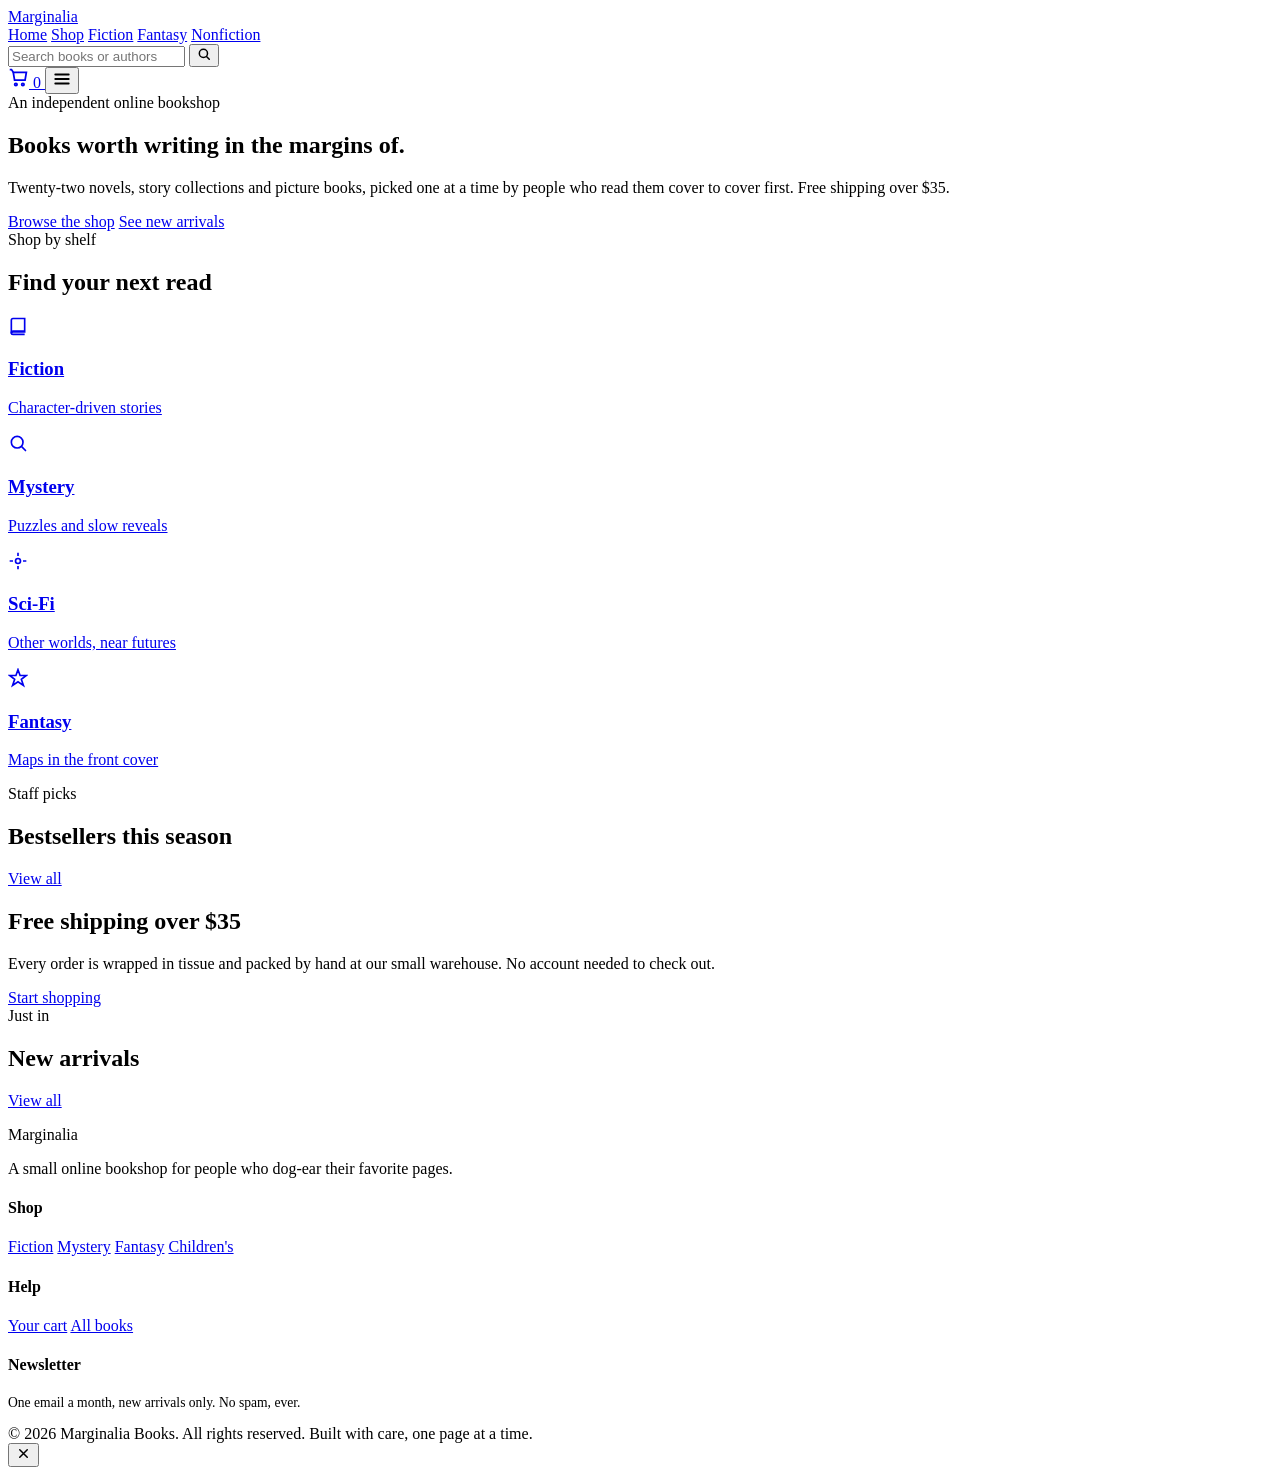
==== index.html @ 25c843fa "Create index.html" ====
<!DOCTYPE html>
<html lang="en">
<head>
<meta charset="UTF-8">
<meta name="viewport" content="width=device-width, initial-scale=1.0">
<title>Marginalia — Books worth writing in the margins of</title>
<meta name="description" content="An independent online bookshop. Browse fiction, mystery, sci-fi, fantasy, romance, nonfiction and children's books.">
<link rel="preconnect" href="https://fonts.googleapis.com">
<link href="https://fonts.googleapis.com/css2?family=Fraunces:wght@500;600;700&family=Inter:wght@400;500;600;700&display=swap" rel="stylesheet">
<link rel="stylesheet" href="css/style.css">
</head>
<body data-page="home">

<header class="site-header">
  <div class="wrap">
    <a href="index.html" class="logo">Margin<span>alia</span></a>

    <nav class="main-nav">
      <a href="index.html" class="is-active">Home</a>
      <a href="shop.html">Shop</a>
      <a href="shop.html?genre=Fiction">Fiction</a>
      <a href="shop.html?genre=Fantasy">Fantasy</a>
      <a href="shop.html?genre=Nonfiction">Nonfiction</a>
      <form class="search-form" data-search-form>
        <input type="search" placeholder="Search books or authors" aria-label="Search books">
        <button type="submit" aria-label="Search">
          <svg width="14" height="14" viewBox="0 0 24 24" fill="none" stroke="currentColor" stroke-width="2.6"><circle cx="11" cy="11" r="7"/><path d="M21 21l-4.3-4.3" stroke-linecap="round"/></svg>
        </button>
      </form>
    </nav>

    <div class="header-actions">
      <a href="cart.html" class="cart-link">
        <svg width="21" height="21" viewBox="0 0 24 24" fill="none" stroke="currentColor" stroke-width="2"><path d="M6 6h15l-1.5 9h-12z"/><path d="M6 6L4 3H2"/><circle cx="9" cy="20" r="1.4"/><circle cx="17" cy="20" r="1.4"/></svg>
        <span class="cart-badge is-hidden" data-cart-badge>0</span>
      </a>
      <button class="nav-toggle" data-nav-toggle aria-label="Toggle menu">
        <svg width="18" height="18" viewBox="0 0 24 24" fill="none" stroke="currentColor" stroke-width="2.4"><path d="M3 6h18M3 12h18M3 18h18" stroke-linecap="round"/></svg>
      </button>
    </div>
  </div>
</header>

<main>

  <section class="hero">
    <div class="wrap">
      <div class="hero-copy">
        <span class="eyebrow">An independent online bookshop</span>
        <h1>Books worth writing in the margins of.</h1>
        <p>Twenty-two novels, story collections and picture books, picked one at a time by people who read them cover to cover first. Free shipping over $35.</p>
        <div class="hero-cta">
          <a href="shop.html" class="btn btn-primary">Browse the shop</a>
          <a href="#new-arrivals" class="btn btn-outline">See new arrivals</a>
        </div>
      </div>
    </div>

    <div class="shelf-wrap">
      <div class="shelf-row" data-shelf aria-label="Browse books on the shelf"></div>
      <div class="shelf-ledge"></div>
    </div>
  </section>

  <section class="section">
    <div class="wrap">
      <div class="section-head">
        <div>
          <span class="eyebrow">Shop by shelf</span>
          <h2>Find your next read</h2>
        </div>
      </div>
      <div class="category-grid">
        <a class="category-card" href="shop.html?genre=Fiction">
          <span class="cat-icon"><svg width="20" height="20" viewBox="0 0 24 24" fill="none" stroke="currentColor" stroke-width="2"><path d="M4 19V5a2 2 0 012-2h14v16H6a2 2 0 00-2 2z"/><path d="M20 22H6a2 2 0 010-4h14"/></svg></span>
          <h3>Fiction</h3>
          <p class="muted">Character-driven stories</p>
        </a>
        <a class="category-card" href="shop.html?genre=Mystery">
          <span class="cat-icon"><svg width="20" height="20" viewBox="0 0 24 24" fill="none" stroke="currentColor" stroke-width="2"><circle cx="11" cy="11" r="7"/><path d="M21 21l-4.3-4.3" stroke-linecap="round"/></svg></span>
          <h3>Mystery</h3>
          <p class="muted">Puzzles and slow reveals</p>
        </a>
        <a class="category-card" href="shop.html?genre=Sci-Fi">
          <span class="cat-icon"><svg width="20" height="20" viewBox="0 0 24 24" fill="none" stroke="currentColor" stroke-width="2"><circle cx="12" cy="12" r="3"/><path d="M12 2v4M12 18v4M2 12h4M18 12h4"/></svg></span>
          <h3>Sci-Fi</h3>
          <p class="muted">Other worlds, near futures</p>
        </a>
        <a class="category-card" href="shop.html?genre=Fantasy">
          <span class="cat-icon"><svg width="20" height="20" viewBox="0 0 24 24" fill="none" stroke="currentColor" stroke-width="2"><path d="M12 2l2.5 7H22l-6 4.5L18.5 21 12 16.5 5.5 21 8 13.5 2 9h7.5z"/></svg></span>
          <h3>Fantasy</h3>
          <p class="muted">Maps in the front cover</p>
        </a>
      </div>
    </div>
  </section>

  <section class="section" style="padding-top:0">
    <div class="wrap">
      <div class="section-head">
        <div>
          <span class="eyebrow">Staff picks</span>
          <h2>Bestsellers this season</h2>
        </div>
        <a href="shop.html" class="btn btn-outline">View all</a>
      </div>
      <div class="book-grid" data-featured></div>
    </div>
  </section>

  <section class="section" style="padding-top:0">
    <div class="wrap">
      <div class="promo-band">
        <div>
          <h2>Free shipping over $35</h2>
          <p>Every order is wrapped in tissue and packed by hand at our small warehouse. No account needed to check out.</p>
        </div>
        <a href="shop.html" class="btn btn-gold">Start shopping</a>
      </div>
    </div>
  </section>

  <section class="section" id="new-arrivals" style="padding-top:0">
    <div class="wrap">
      <div class="section-head">
        <div>
          <span class="eyebrow">Just in</span>
          <h2>New arrivals</h2>
        </div>
        <a href="shop.html" class="btn btn-outline">View all</a>
      </div>
      <div class="book-grid" data-new></div>
    </div>
  </section>

</main>

<footer class="site-footer">
  <div class="wrap">
    <div class="footer-grid">
      <div>
        <p class="footer-logo">Marginalia</p>
        <p>A small online bookshop for people who dog-ear their favorite pages.</p>
      </div>
      <div>
        <h4>Shop</h4>
        <a href="shop.html?genre=Fiction">Fiction</a>
        <a href="shop.html?genre=Mystery">Mystery</a>
        <a href="shop.html?genre=Fantasy">Fantasy</a>
        <a href="shop.html?genre=Children">Children's</a>
      </div>
      <div>
        <h4>Help</h4>
        <a href="cart.html">Your cart</a>
        <a href="shop.html">All books</a>
      </div>
      <div>
        <h4>Newsletter</h4>
        <p style="font-size:0.85rem">One email a month, new arrivals only. No spam, ever.</p>
      </div>
    </div>
    <div class="footer-bottom">
      <span>© 2026 Marginalia Books. All rights reserved.</span>
      <span>Built with care, one page at a time.</span>
    </div>
  </div>
</footer>

<div class="modal-backdrop" data-modal-backdrop>
  <div class="modal-card">
    <button class="modal-close" onclick="closeModal()" aria-label="Close">
      <svg width="15" height="15" viewBox="0 0 24 24" fill="none" stroke="currentColor" stroke-width="2.4"><path d="M6 6l12 12M18 6L6 18" stroke-linecap="round"/></svg>
    </button>
    <div data-modal-content></div>
  </div>
</div>

<script src="js/data.js"></script>
<script src="js/cart.js"></script>
<script src="js/main.js"></script>
</body>
</html>
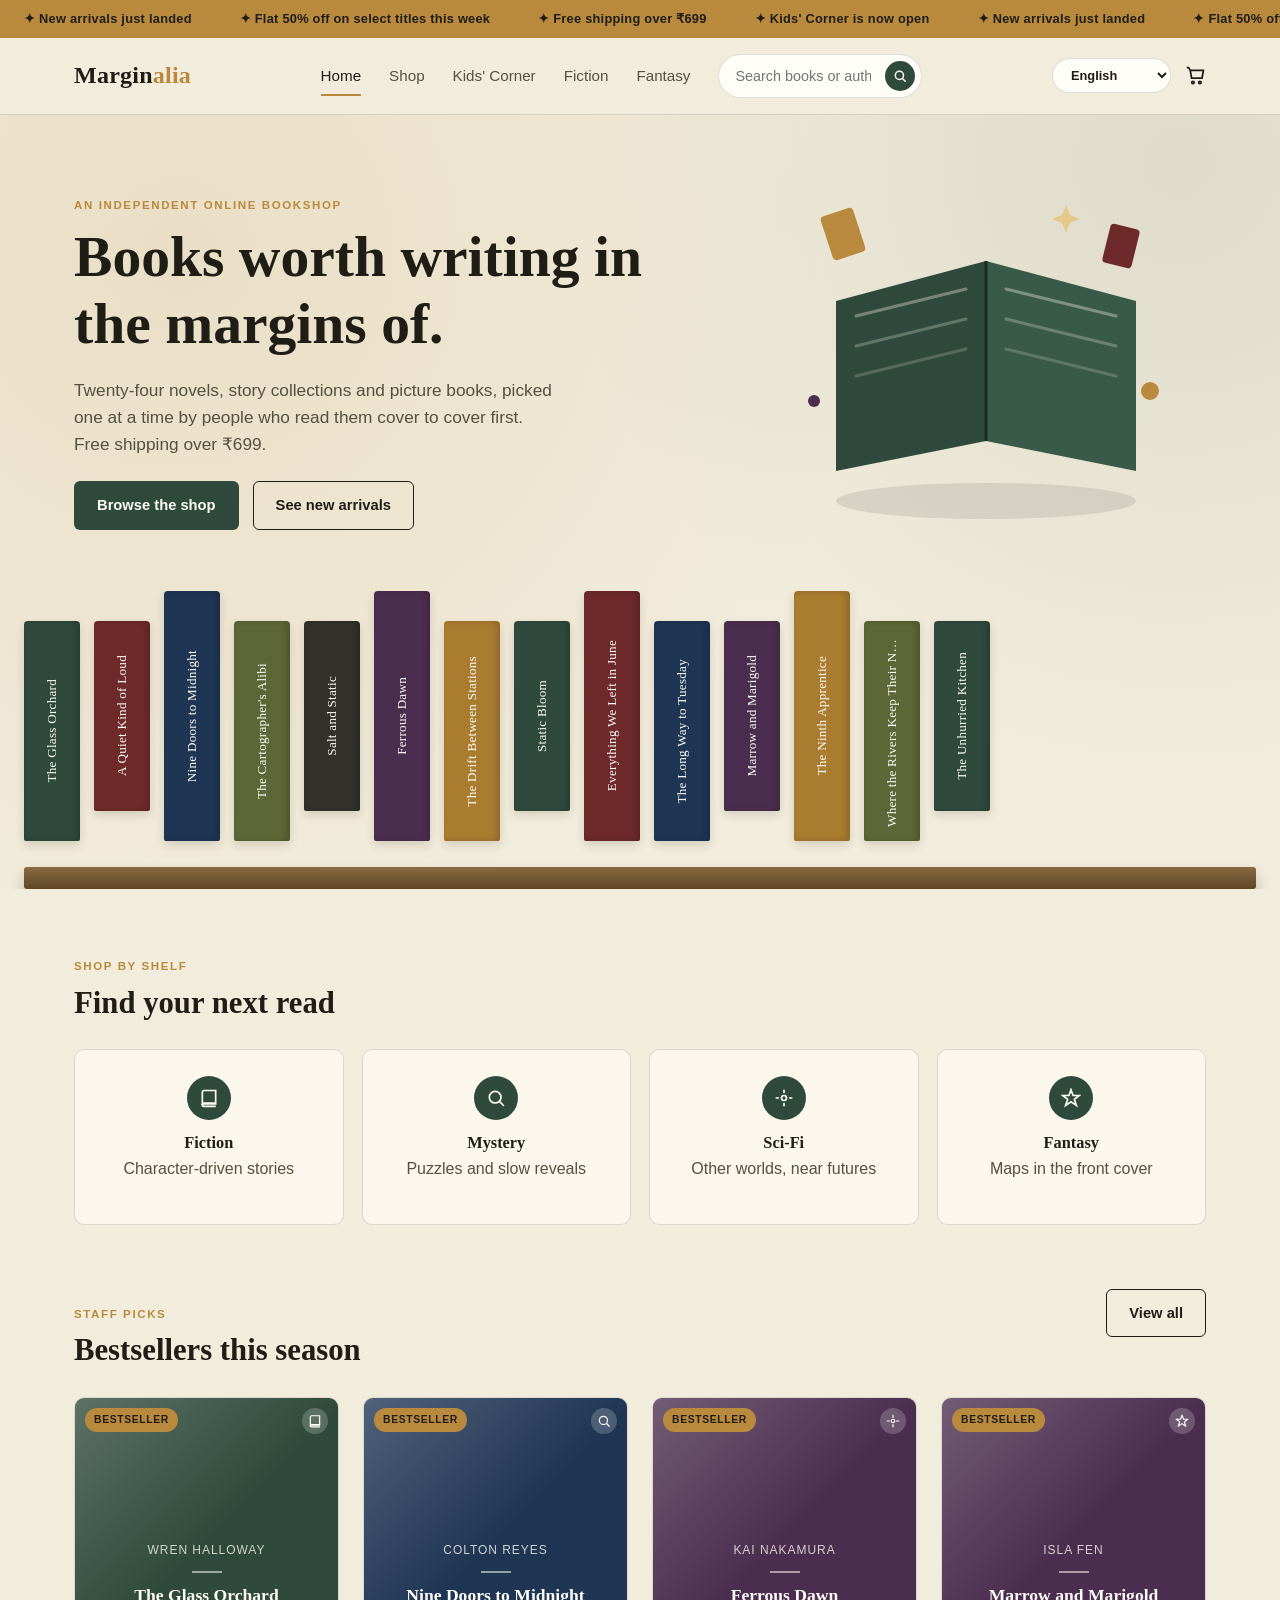
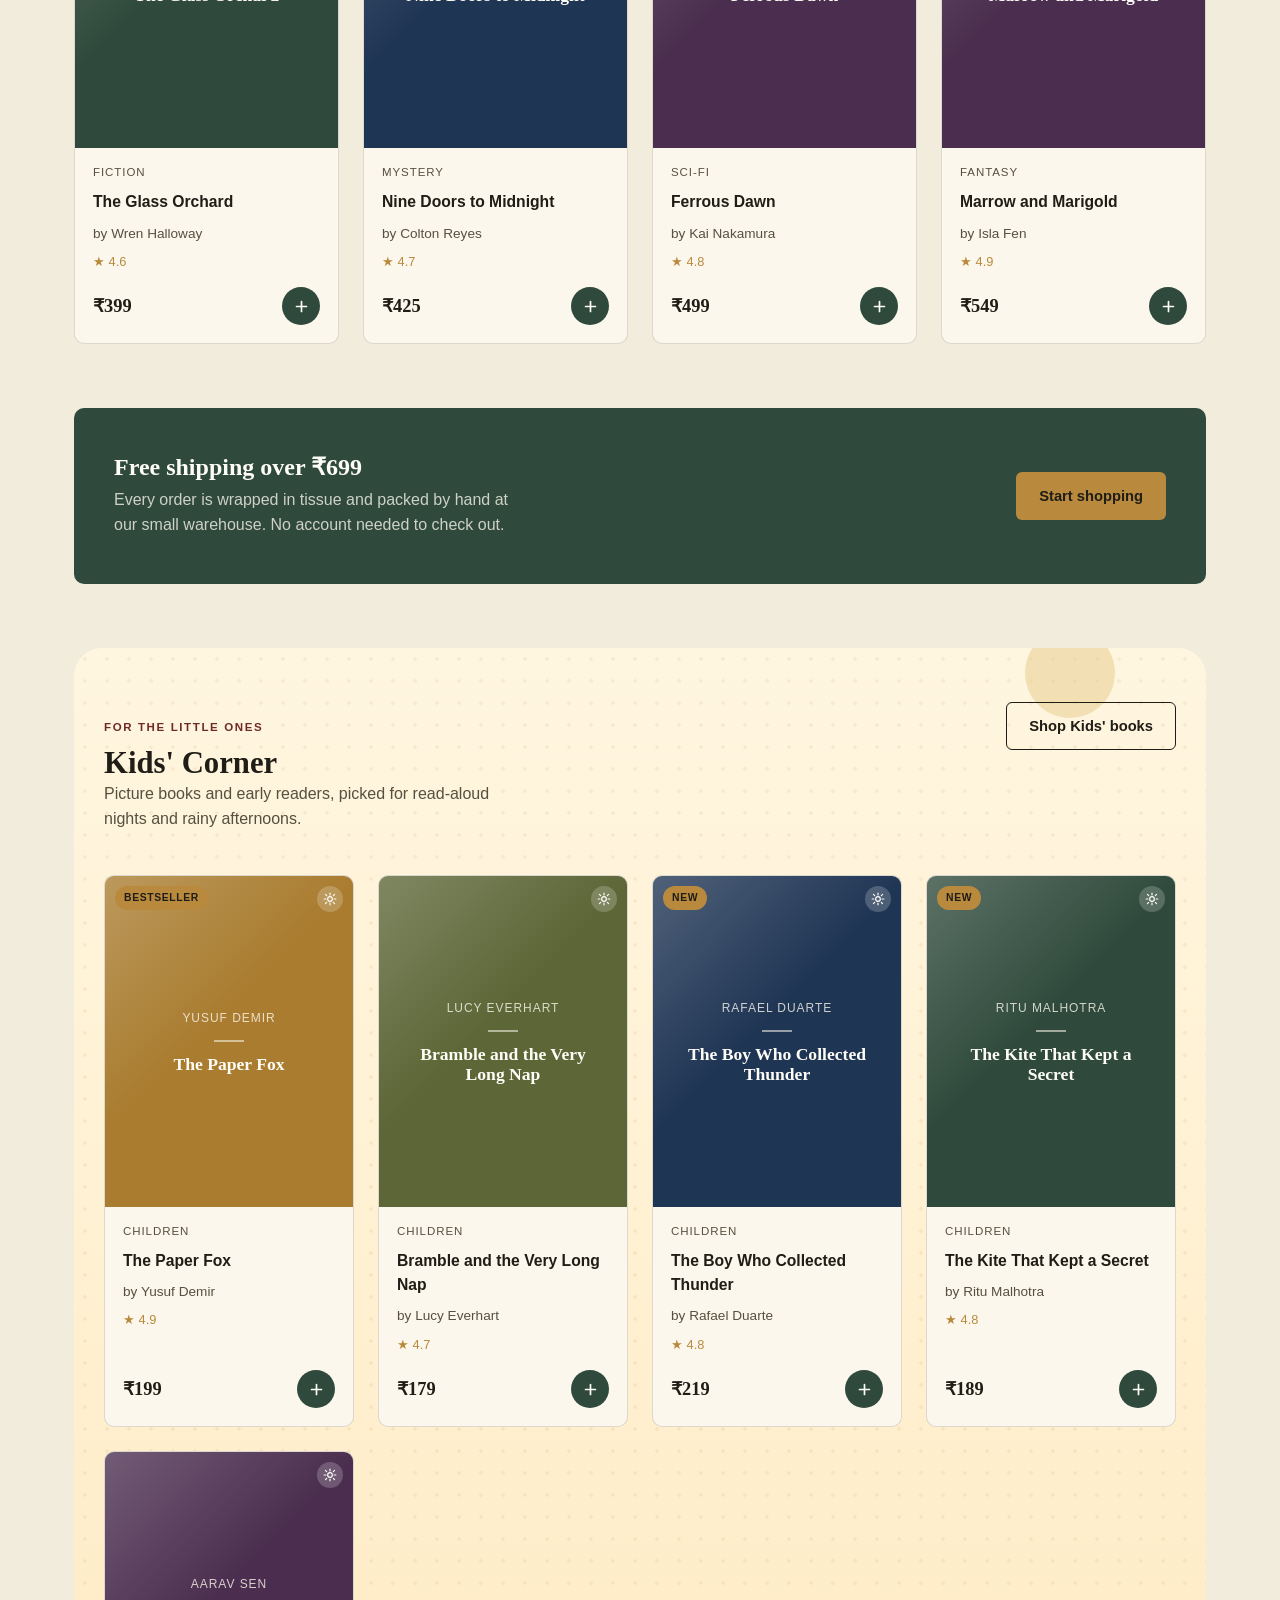
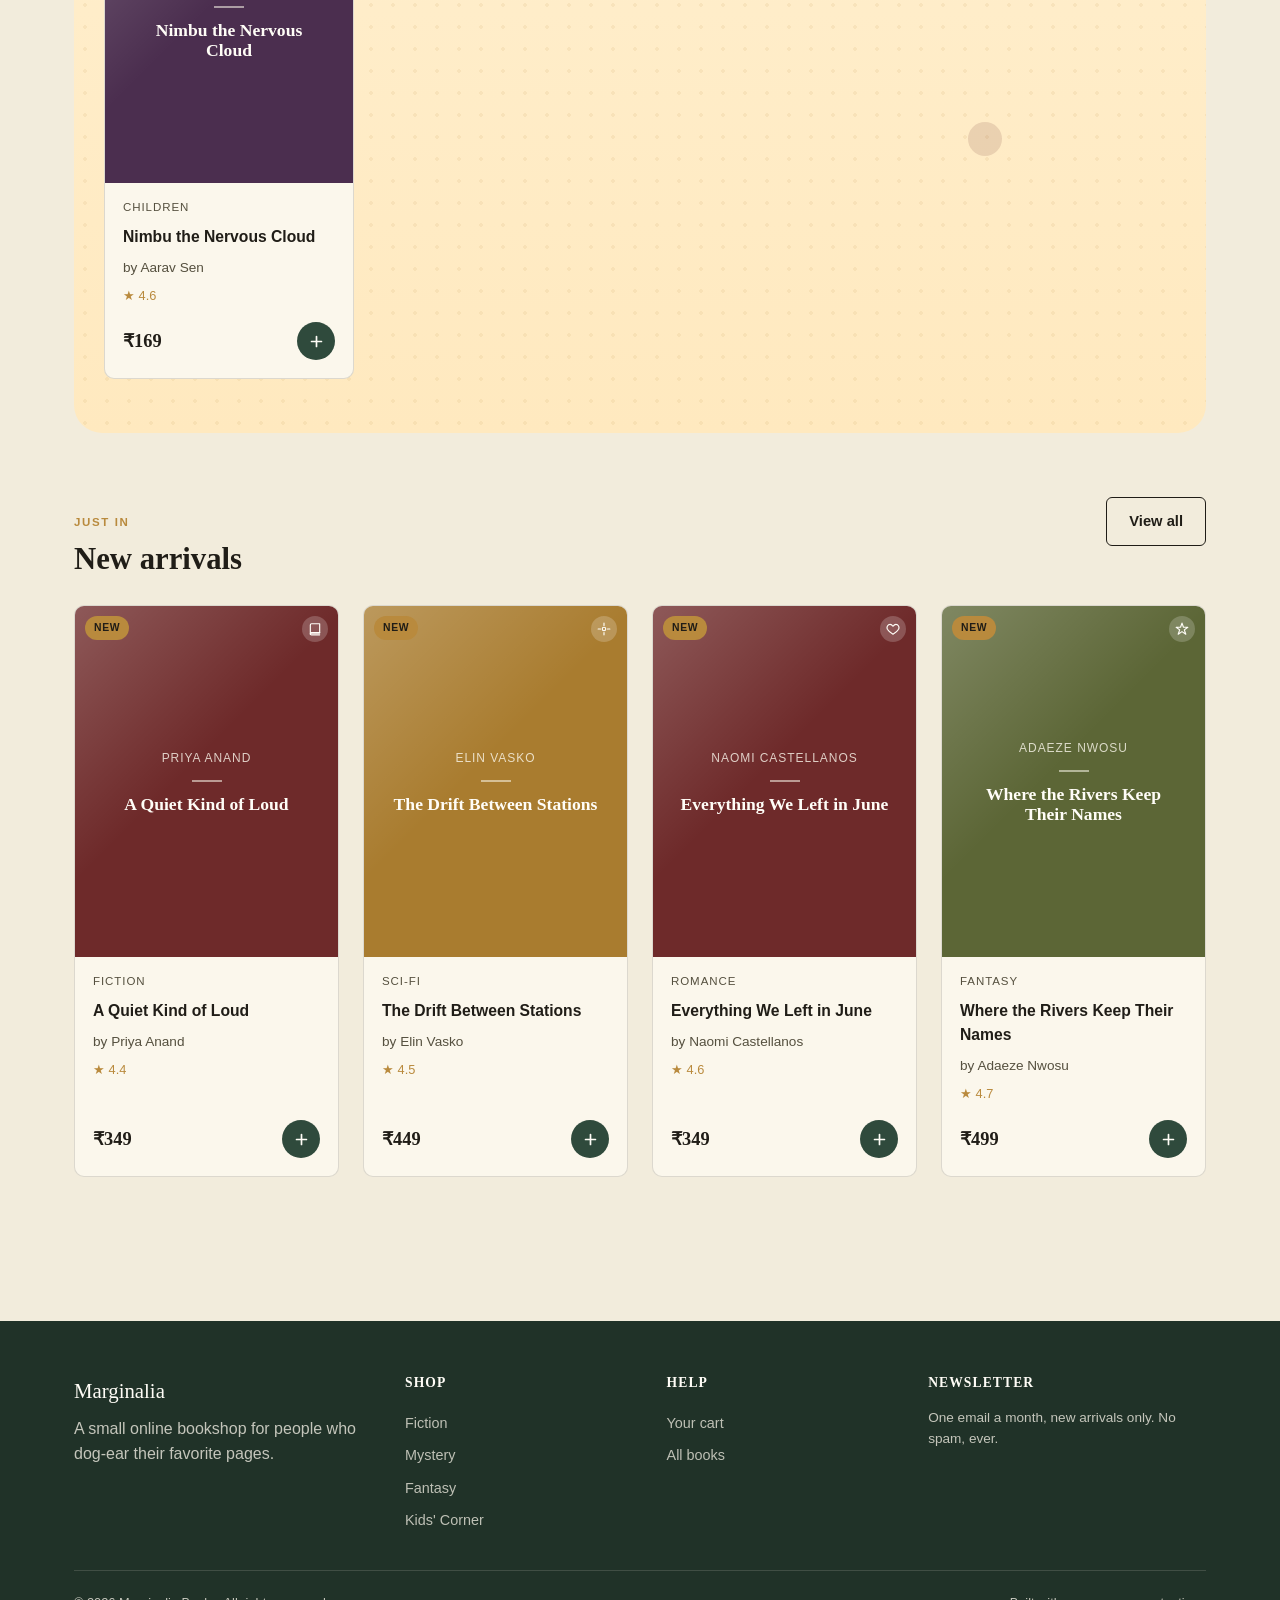
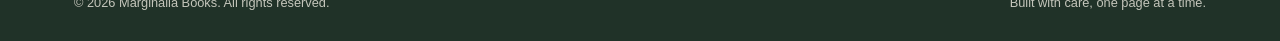
==== commit 2d6dadd9: "Add files via upload" ====
--- a/index.html
+++ b/index.html
@@ -4,25 +4,42 @@
 <meta charset="UTF-8">
 <meta name="viewport" content="width=device-width, initial-scale=1.0">
 <title>Marginalia — Books worth writing in the margins of</title>
-<meta name="description" content="An independent online bookshop. Browse fiction, mystery, sci-fi, fantasy, romance, nonfiction and children's books.">
+<meta name="description" content="An independent online bookshop. Browse fiction, mystery, sci-fi, fantasy, romance, nonfiction and children's books. Prices in ₹.">
 <link rel="preconnect" href="https://fonts.googleapis.com">
 <link href="https://fonts.googleapis.com/css2?family=Fraunces:wght@500;600;700&family=Inter:wght@400;500;600;700&display=swap" rel="stylesheet">
 <link rel="stylesheet" href="css/style.css">
 </head>
 <body data-page="home">
 
+<div class="marquee-bar" aria-hidden="true">
+  <div class="marquee-track">
+    <div class="marquee-group">
+      <span data-i18n="marquee_1">✦ New arrivals just landed</span>
+      <span data-i18n="marquee_2">✦ Flat 50% off on select titles this week</span>
+      <span data-i18n="marquee_3">✦ Free shipping over ₹699</span>
+      <span data-i18n="marquee_4">✦ Kids' Corner is now open</span>
+    </div>
+    <div class="marquee-group">
+      <span data-i18n="marquee_1">✦ New arrivals just landed</span>
+      <span data-i18n="marquee_2">✦ Flat 50% off on select titles this week</span>
+      <span data-i18n="marquee_3">✦ Free shipping over ₹699</span>
+      <span data-i18n="marquee_4">✦ Kids' Corner is now open</span>
+    </div>
+  </div>
+</div>
+
 <header class="site-header">
   <div class="wrap">
     <a href="index.html" class="logo">Margin<span>alia</span></a>
 
     <nav class="main-nav">
-      <a href="index.html" class="is-active">Home</a>
-      <a href="shop.html">Shop</a>
-      <a href="shop.html?genre=Fiction">Fiction</a>
-      <a href="shop.html?genre=Fantasy">Fantasy</a>
-      <a href="shop.html?genre=Nonfiction">Nonfiction</a>
+      <a href="index.html" class="is-active" data-i18n="nav_home">Home</a>
+      <a href="shop.html" data-i18n="nav_shop">Shop</a>
+      <a href="shop.html?genre=Children" data-i18n="nav_kids">Kids' Corner</a>
+      <a href="shop.html?genre=Fiction" data-i18n="nav_fiction">Fiction</a>
+      <a href="shop.html?genre=Fantasy" data-i18n="nav_fantasy">Fantasy</a>
       <form class="search-form" data-search-form>
-        <input type="search" placeholder="Search books or authors" aria-label="Search books">
+        <input type="search" data-i18n-placeholder="search_placeholder" placeholder="Search books or authors" aria-label="Search books">
         <button type="submit" aria-label="Search">
           <svg width="14" height="14" viewBox="0 0 24 24" fill="none" stroke="currentColor" stroke-width="2.6"><circle cx="11" cy="11" r="7"/><path d="M21 21l-4.3-4.3" stroke-linecap="round"/></svg>
         </button>
@@ -30,6 +47,13 @@
     </nav>
 
     <div class="header-actions">
+      <div class="lang-select">
+        <select data-lang-select aria-label="Language">
+          <option value="en">English</option>
+          <option value="hi">हिंदी</option>
+          <option value="ml">മലയാളം</option>
+        </select>
+      </div>
       <a href="cart.html" class="cart-link">
         <svg width="21" height="21" viewBox="0 0 24 24" fill="none" stroke="currentColor" stroke-width="2"><path d="M6 6h15l-1.5 9h-12z"/><path d="M6 6L4 3H2"/><circle cx="9" cy="20" r="1.4"/><circle cx="17" cy="20" r="1.4"/></svg>
         <span class="cart-badge is-hidden" data-cart-badge>0</span>
@@ -45,13 +69,34 @@
 
   <section class="hero">
     <div class="wrap">
-      <div class="hero-copy">
-        <span class="eyebrow">An independent online bookshop</span>
-        <h1>Books worth writing in the margins of.</h1>
-        <p>Twenty-two novels, story collections and picture books, picked one at a time by people who read them cover to cover first. Free shipping over $35.</p>
-        <div class="hero-cta">
-          <a href="shop.html" class="btn btn-primary">Browse the shop</a>
-          <a href="#new-arrivals" class="btn btn-outline">See new arrivals</a>
+      <div class="hero-grid">
+        <div class="hero-copy">
+          <span class="eyebrow" data-i18n="eyebrow_shop">An independent online bookshop</span>
+          <h1 data-i18n="hero_title">Books worth writing in the margins of.</h1>
+          <p data-i18n="hero_subtitle">Twenty-four novels, story collections and picture books, picked one at a time by people who read them cover to cover first. Free shipping over ₹699.</p>
+          <div class="hero-cta">
+            <a href="shop.html" class="btn btn-primary" data-i18n="cta_browse">Browse the shop</a>
+            <a href="#new-arrivals" class="btn btn-outline" data-i18n="cta_new_arrivals">See new arrivals</a>
+          </div>
+        </div>
+        <div class="hero-art" aria-hidden="true">
+          <svg viewBox="0 0 440 380" xmlns="http://www.w3.org/2000/svg">
+            <ellipse cx="220" cy="330" rx="150" ry="18" fill="rgba(32,29,23,0.10)"/>
+            <path d="M220 90 L70 130 L70 300 L220 270 Z" fill="#2f4a3c"/>
+            <path d="M220 90 L370 130 L370 300 L220 270 Z" fill="#3a5a49"/>
+            <path d="M220 90 L220 270" stroke="#1a2a22" stroke-width="3"/>
+            <path d="M90 145 L200 118" stroke="rgba(251,247,236,0.35)" stroke-width="3" stroke-linecap="round"/>
+            <path d="M90 175 L200 148" stroke="rgba(251,247,236,0.25)" stroke-width="3" stroke-linecap="round"/>
+            <path d="M90 205 L200 178" stroke="rgba(251,247,236,0.18)" stroke-width="3" stroke-linecap="round"/>
+            <path d="M240 118 L350 145" stroke="rgba(251,247,236,0.35)" stroke-width="3" stroke-linecap="round"/>
+            <path d="M240 148 L350 175" stroke="rgba(251,247,236,0.25)" stroke-width="3" stroke-linecap="round"/>
+            <path d="M240 178 L350 205" stroke="rgba(251,247,236,0.18)" stroke-width="3" stroke-linecap="round"/>
+            <g class="float-slow"><rect x="60" y="40" width="34" height="46" rx="4" fill="#b98a3d" transform="rotate(-18 77 63)"/></g>
+            <g class="float-fast"><rect x="340" y="55" width="30" height="40" rx="4" fill="#6e2a2a" transform="rotate(14 355 75)"/></g>
+            <g class="float-slower"><circle cx="384" cy="220" r="9" fill="#b98a3d"/></g>
+            <g class="float-fast"><circle cx="48" cy="230" r="6" fill="#4b2e4f"/></g>
+            <g class="float-slow"><path d="M300 34l4 10 10 4-10 4-4 10-4-10-10-4 10-4z" fill="#e6c98a"/></g>
+          </svg>
         </div>
       </div>
     </div>
@@ -62,72 +107,91 @@
     </div>
   </section>
 
-  <section class="section">
+  <section class="section reveal">
     <div class="wrap">
       <div class="section-head">
         <div>
-          <span class="eyebrow">Shop by shelf</span>
-          <h2>Find your next read</h2>
+          <span class="eyebrow" data-i18n="eyebrow_shelf">Shop by shelf</span>
+          <h2 data-i18n="heading_shelf">Find your next read</h2>
         </div>
       </div>
       <div class="category-grid">
         <a class="category-card" href="shop.html?genre=Fiction">
           <span class="cat-icon"><svg width="20" height="20" viewBox="0 0 24 24" fill="none" stroke="currentColor" stroke-width="2"><path d="M4 19V5a2 2 0 012-2h14v16H6a2 2 0 00-2 2z"/><path d="M20 22H6a2 2 0 010-4h14"/></svg></span>
-          <h3>Fiction</h3>
-          <p class="muted">Character-driven stories</p>
+          <h3 data-i18n="cat_fiction_title">Fiction</h3>
+          <p class="muted" data-i18n="cat_fiction_desc">Character-driven stories</p>
         </a>
         <a class="category-card" href="shop.html?genre=Mystery">
           <span class="cat-icon"><svg width="20" height="20" viewBox="0 0 24 24" fill="none" stroke="currentColor" stroke-width="2"><circle cx="11" cy="11" r="7"/><path d="M21 21l-4.3-4.3" stroke-linecap="round"/></svg></span>
-          <h3>Mystery</h3>
-          <p class="muted">Puzzles and slow reveals</p>
+          <h3 data-i18n="cat_mystery_title">Mystery</h3>
+          <p class="muted" data-i18n="cat_mystery_desc">Puzzles and slow reveals</p>
         </a>
         <a class="category-card" href="shop.html?genre=Sci-Fi">
           <span class="cat-icon"><svg width="20" height="20" viewBox="0 0 24 24" fill="none" stroke="currentColor" stroke-width="2"><circle cx="12" cy="12" r="3"/><path d="M12 2v4M12 18v4M2 12h4M18 12h4"/></svg></span>
-          <h3>Sci-Fi</h3>
-          <p class="muted">Other worlds, near futures</p>
+          <h3 data-i18n="cat_scifi_title">Sci-Fi</h3>
+          <p class="muted" data-i18n="cat_scifi_desc">Other worlds, near futures</p>
         </a>
         <a class="category-card" href="shop.html?genre=Fantasy">
           <span class="cat-icon"><svg width="20" height="20" viewBox="0 0 24 24" fill="none" stroke="currentColor" stroke-width="2"><path d="M12 2l2.5 7H22l-6 4.5L18.5 21 12 16.5 5.5 21 8 13.5 2 9h7.5z"/></svg></span>
-          <h3>Fantasy</h3>
-          <p class="muted">Maps in the front cover</p>
-        </a>
-      </div>
-    </div>
-  </section>
-
-  <section class="section" style="padding-top:0">
+          <h3 data-i18n="cat_fantasy_title">Fantasy</h3>
+          <p class="muted" data-i18n="cat_fantasy_desc">Maps in the front cover</p>
+        </a>
+      </div>
+    </div>
+  </section>
+
+  <section class="section reveal" style="padding-top:0">
     <div class="wrap">
       <div class="section-head">
         <div>
-          <span class="eyebrow">Staff picks</span>
-          <h2>Bestsellers this season</h2>
-        </div>
-        <a href="shop.html" class="btn btn-outline">View all</a>
+          <span class="eyebrow" data-i18n="eyebrow_bestsellers">Staff picks</span>
+          <h2 data-i18n="heading_bestsellers">Bestsellers this season</h2>
+        </div>
+        <a href="shop.html" class="btn btn-outline" data-i18n="view_all">View all</a>
       </div>
       <div class="book-grid" data-featured></div>
     </div>
   </section>
 
-  <section class="section" style="padding-top:0">
+  <section class="section reveal" style="padding-top:0">
     <div class="wrap">
       <div class="promo-band">
         <div>
-          <h2>Free shipping over $35</h2>
-          <p>Every order is wrapped in tissue and packed by hand at our small warehouse. No account needed to check out.</p>
-        </div>
-        <a href="shop.html" class="btn btn-gold">Start shopping</a>
-      </div>
-    </div>
-  </section>
-
-  <section class="section" id="new-arrivals" style="padding-top:0">
+          <h2 data-i18n="promo_title">Free shipping over ₹699</h2>
+          <p data-i18n="promo_desc">Every order is wrapped in tissue and packed by hand at our small warehouse. No account needed to check out.</p>
+        </div>
+        <a href="shop.html" class="btn btn-gold" data-i18n="promo_cta">Start shopping</a>
+      </div>
+    </div>
+  </section>
+
+  <section class="section reveal" style="padding-top:0">
+    <div class="wrap">
+      <div class="kids-section">
+        <span class="kids-decor k1" aria-hidden="true"></span>
+        <span class="kids-decor k2" aria-hidden="true"></span>
+        <span class="kids-decor k3" aria-hidden="true"></span>
+        <div class="section-head">
+          <div>
+            <span class="eyebrow" data-i18n="eyebrow_kids">For the little ones</span>
+            <h2 data-i18n="heading_kids">Kids' Corner</h2>
+            <p class="muted" style="max-width:420px" data-i18n="kids_desc">Picture books and early readers, picked for read-aloud nights and rainy afternoons.</p>
+          </div>
+          <a href="shop.html?genre=Children" class="btn btn-outline" data-i18n="kids_cta">Shop Kids' books</a>
+        </div>
+        <div class="book-grid" data-kids></div>
+      </div>
+    </div>
+  </section>
+
+  <section class="section reveal" id="new-arrivals" style="padding-top:0">
     <div class="wrap">
       <div class="section-head">
         <div>
-          <span class="eyebrow">Just in</span>
-          <h2>New arrivals</h2>
-        </div>
-        <a href="shop.html" class="btn btn-outline">View all</a>
+          <span class="eyebrow" data-i18n="eyebrow_new">Just in</span>
+          <h2 data-i18n="heading_new">New arrivals</h2>
+        </div>
+        <a href="shop.html" class="btn btn-outline" data-i18n="view_all">View all</a>
       </div>
       <div class="book-grid" data-new></div>
     </div>
@@ -140,28 +204,28 @@
     <div class="footer-grid">
       <div>
         <p class="footer-logo">Marginalia</p>
-        <p>A small online bookshop for people who dog-ear their favorite pages.</p>
-      </div>
-      <div>
-        <h4>Shop</h4>
-        <a href="shop.html?genre=Fiction">Fiction</a>
-        <a href="shop.html?genre=Mystery">Mystery</a>
-        <a href="shop.html?genre=Fantasy">Fantasy</a>
-        <a href="shop.html?genre=Children">Children's</a>
-      </div>
-      <div>
-        <h4>Help</h4>
-        <a href="cart.html">Your cart</a>
-        <a href="shop.html">All books</a>
-      </div>
-      <div>
-        <h4>Newsletter</h4>
-        <p style="font-size:0.85rem">One email a month, new arrivals only. No spam, ever.</p>
+        <p data-i18n="footer_tagline">A small online bookshop for people who dog-ear their favorite pages.</p>
+      </div>
+      <div>
+        <h4 data-i18n="footer_shop_heading">Shop</h4>
+        <a href="shop.html?genre=Fiction" data-i18n="cat_fiction_title">Fiction</a>
+        <a href="shop.html?genre=Mystery" data-i18n="cat_mystery_title">Mystery</a>
+        <a href="shop.html?genre=Fantasy" data-i18n="cat_fantasy_title">Fantasy</a>
+        <a href="shop.html?genre=Children" data-i18n="footer_kids_link">Kids' Corner</a>
+      </div>
+      <div>
+        <h4 data-i18n="footer_help_heading">Help</h4>
+        <a href="cart.html" data-i18n="footer_link_cart">Your cart</a>
+        <a href="shop.html" data-i18n="footer_link_all">All books</a>
+      </div>
+      <div>
+        <h4 data-i18n="footer_newsletter_heading">Newsletter</h4>
+        <p style="font-size:0.85rem" data-i18n="footer_newsletter_desc">One email a month, new arrivals only. No spam, ever.</p>
       </div>
     </div>
     <div class="footer-bottom">
-      <span>© 2026 Marginalia Books. All rights reserved.</span>
-      <span>Built with care, one page at a time.</span>
+      <span data-i18n="footer_rights">© 2026 Marginalia Books. All rights reserved.</span>
+      <span data-i18n="footer_credit">Built with care, one page at a time.</span>
     </div>
   </div>
 </footer>
@@ -177,6 +241,7 @@
 
 <script src="js/data.js"></script>
 <script src="js/cart.js"></script>
+<script src="js/i18n.js"></script>
 <script src="js/main.js"></script>
 </body>
 </html>
--- a/css/style.css
+++ b/css/style.css
@@ -0,0 +1,913 @@
+/* ============================================================
+   MARGINALIA — Stylesheet
+   Table of contents:
+   1. Tokens (colors, type, spacing)
+   2. Reset & base
+   3. Layout helpers
+   4. Header & nav
+   5. Buttons & form fields
+   6. Home page (hero shelf, sections)
+   7. Book cards & spines
+   8. Shop page (filters)
+   9. Book detail modal
+   10. Cart page
+   11. Checkout page
+   12. Footer
+   13. Responsive
+   ============================================================ */
+
+/* ---------- 1. Tokens ---------- */
+:root {
+  --ink: #201d17;
+  --ink-soft: #55503f;
+  --parchment: #f2ecdc;
+  --paper: #fbf7ec;
+  --paper-white: #fffdf7;
+  --line: rgba(32, 29, 23, 0.14);
+
+  --forest: #2f4a3c;
+  --forest-dark: #203228;
+  --gold: #b98a3d;
+  --gold-light: #e6c98a;
+
+  --spine-forest: #2f4a3c;
+  --spine-oxblood: #6e2a2a;
+  --spine-navy: #1f3554;
+  --spine-olive: #5c6636;
+  --spine-charcoal: #33312c;
+  --spine-plum: #4b2e4f;
+  --spine-mustard: #a97c2f;
+
+  --font-display: "Fraunces", Georgia, serif;
+  --font-body: "Inter", -apple-system, BlinkMacSystemFont, sans-serif;
+
+  --radius-s: 6px;
+  --radius-m: 10px;
+  --shadow-card: 0 6px 20px rgba(32, 29, 23, 0.10);
+  --shadow-lift: 0 14px 30px rgba(32, 29, 23, 0.18);
+  --max-width: 1180px;
+}
+
+/* ---------- 2. Reset & base ---------- */
+* { box-sizing: border-box; }
+html { scroll-behavior: smooth; }
+
+body {
+  margin: 0;
+  background: var(--parchment);
+  color: var(--ink);
+  font-family: var(--font-body);
+  font-size: 16px;
+  line-height: 1.55;
+  -webkit-font-smoothing: antialiased;
+}
+
+img { max-width: 100%; display: block; }
+
+h1, h2, h3, h4 {
+  font-family: var(--font-display);
+  font-weight: 600;
+  line-height: 1.15;
+  margin: 0 0 0.5em;
+  color: var(--ink);
+}
+
+p { margin: 0 0 1em; }
+a { color: inherit; text-decoration: none; }
+
+a:focus-visible,
+button:focus-visible,
+input:focus-visible,
+select:focus-visible,
+textarea:focus-visible {
+  outline: 2px solid var(--forest);
+  outline-offset: 2px;
+}
+
+@media (prefers-reduced-motion: reduce) {
+  * { animation: none !important; transition: none !important; }
+}
+
+/* ---------- 3. Layout helpers ---------- */
+.wrap {
+  max-width: var(--max-width);
+  margin: 0 auto;
+  padding: 0 24px;
+}
+
+.section { padding: 64px 0; }
+.section-head {
+  display: flex;
+  align-items: baseline;
+  justify-content: space-between;
+  gap: 16px;
+  margin-bottom: 28px;
+}
+.section-head h2 { font-size: clamp(1.5rem, 2.4vw, 2rem); margin: 0; }
+.eyebrow {
+  display: inline-block;
+  font-family: var(--font-body);
+  font-size: 0.72rem;
+  letter-spacing: 0.14em;
+  text-transform: uppercase;
+  color: var(--gold);
+  font-weight: 600;
+  margin-bottom: 10px;
+}
+.muted { color: var(--ink-soft); }
+.center { text-align: center; }
+
+/* ---------- 4. Header & nav ---------- */
+.site-header {
+  position: sticky;
+  top: 0;
+  z-index: 40;
+  background: var(--parchment);
+  border-bottom: 1px solid var(--line);
+}
+.site-header .wrap {
+  display: flex;
+  align-items: center;
+  justify-content: space-between;
+  gap: 20px;
+  min-height: 76px;
+}
+.logo {
+  font-family: var(--font-display);
+  font-size: 1.5rem;
+  font-weight: 600;
+  letter-spacing: 0.01em;
+  white-space: nowrap;
+}
+.logo span { color: var(--gold); }
+
+.main-nav {
+  display: flex;
+  align-items: center;
+  gap: 28px;
+}
+.main-nav a {
+  font-size: 0.95rem;
+  font-weight: 500;
+  color: var(--ink-soft);
+  position: relative;
+  padding: 6px 0;
+}
+.main-nav a:hover,
+.main-nav a.is-active { color: var(--ink); }
+.main-nav a.is-active::after {
+  content: "";
+  position: absolute;
+  left: 0; right: 0; bottom: -2px;
+  height: 2px;
+  background: var(--gold);
+}
+
+.header-actions { display: flex; align-items: center; gap: 14px; }
+
+.search-form {
+  display: flex;
+  align-items: center;
+  border: 1px solid var(--line);
+  background: var(--paper-white);
+  border-radius: 999px;
+  padding: 6px 6px 6px 16px;
+}
+.search-form input {
+  border: none;
+  background: none;
+  font-family: var(--font-body);
+  font-size: 0.9rem;
+  width: 150px;
+  padding: 4px 0;
+}
+.search-form input:focus { outline: none; }
+.search-form button {
+  border: none;
+  background: var(--forest);
+  color: var(--paper-white);
+  width: 30px; height: 30px;
+  border-radius: 50%;
+  cursor: pointer;
+  display: grid;
+  place-items: center;
+  flex-shrink: 0;
+}
+
+.cart-link {
+  position: relative;
+  display: inline-flex;
+  align-items: center;
+  gap: 8px;
+  font-weight: 600;
+  font-size: 0.95rem;
+}
+.cart-badge {
+  background: var(--gold);
+  color: var(--ink);
+  font-size: 0.7rem;
+  font-weight: 700;
+  min-width: 19px;
+  height: 19px;
+  border-radius: 999px;
+  display: inline-flex;
+  align-items: center;
+  justify-content: center;
+  padding: 0 4px;
+}
+.cart-badge.is-hidden { display: none; }
+
+.nav-toggle {
+  display: none;
+  border: 1px solid var(--line);
+  background: var(--paper-white);
+  border-radius: var(--radius-s);
+  width: 40px; height: 40px;
+  align-items: center;
+  justify-content: center;
+  cursor: pointer;
+}
+
+/* ---------- 5. Buttons & form fields ---------- */
+.btn {
+  display: inline-flex;
+  align-items: center;
+  justify-content: center;
+  gap: 8px;
+  padding: 12px 22px;
+  border-radius: var(--radius-s);
+  font-family: var(--font-body);
+  font-weight: 600;
+  font-size: 0.92rem;
+  cursor: pointer;
+  border: 1px solid transparent;
+  transition: transform 0.15s ease, box-shadow 0.15s ease, background 0.15s ease;
+}
+.btn:active { transform: translateY(1px); }
+.btn-primary {
+  background: var(--forest);
+  color: var(--paper-white);
+}
+.btn-primary:hover { background: var(--forest-dark); box-shadow: var(--shadow-card); }
+.btn-gold {
+  background: var(--gold);
+  color: var(--ink);
+}
+.btn-gold:hover { background: var(--gold-light); box-shadow: var(--shadow-card); }
+.btn-outline {
+  background: transparent;
+  border-color: var(--ink);
+  color: var(--ink);
+}
+.btn-outline:hover { background: var(--ink); color: var(--paper-white); }
+.btn-block { width: 100%; }
+.btn:disabled { opacity: 0.5; cursor: not-allowed; }
+
+.field {
+  display: flex;
+  flex-direction: column;
+  gap: 6px;
+  margin-bottom: 18px;
+}
+.field label { font-size: 0.85rem; font-weight: 600; }
+.field input,
+.field select,
+.field textarea {
+  font-family: var(--font-body);
+  font-size: 0.95rem;
+  padding: 12px 14px;
+  border: 1px solid var(--line);
+  border-radius: var(--radius-s);
+  background: var(--paper-white);
+  color: var(--ink);
+}
+.field input:focus,
+.field select:focus,
+.field textarea:focus { outline: 2px solid var(--forest); outline-offset: 1px; }
+.field-row { display: grid; grid-template-columns: 1fr 1fr; gap: 16px; }
+
+/* ---------- 6. Home page ---------- */
+.hero {
+  padding: 56px 0 0;
+  overflow: hidden;
+}
+.hero-copy { max-width: 620px; margin-bottom: 44px; }
+.hero-copy h1 {
+  font-size: clamp(2.4rem, 5vw, 3.6rem);
+  margin-bottom: 0.35em;
+}
+.hero-copy p { font-size: 1.08rem; color: var(--ink-soft); max-width: 480px; }
+.hero-cta { display: flex; gap: 14px; margin-top: 24px; flex-wrap: wrap; }
+
+/* Signature element: the shelf */
+.shelf-wrap {
+  position: relative;
+  padding: 40px 0 0;
+}
+.shelf-row {
+  display: flex;
+  align-items: flex-end;
+  gap: 14px;
+  overflow-x: auto;
+  padding: 0 24px 26px;
+  scroll-snap-type: x proximity;
+}
+.shelf-row::-webkit-scrollbar { height: 6px; }
+.shelf-row::-webkit-scrollbar-thumb { background: var(--line); border-radius: 4px; }
+
+.spine {
+  scroll-snap-align: start;
+  flex: 0 0 auto;
+  width: 56px;
+  height: 220px;
+  border-radius: 4px 4px 2px 2px;
+  display: flex;
+  align-items: center;
+  justify-content: center;
+  padding: 14px 0;
+  cursor: pointer;
+  box-shadow: inset -3px 0 6px rgba(0,0,0,0.18), 0 4px 10px rgba(32,29,23,0.14);
+  transition: transform 0.2s ease, box-shadow 0.2s ease;
+  position: relative;
+}
+.spine:hover, .spine:focus-visible {
+  transform: translateY(-14px);
+  box-shadow: inset -3px 0 6px rgba(0,0,0,0.18), 0 18px 24px rgba(32,29,23,0.22);
+}
+.spine span {
+  writing-mode: vertical-rl;
+  transform: rotate(180deg);
+  color: var(--paper-white);
+  font-family: var(--font-display);
+  font-size: 0.82rem;
+  letter-spacing: 0.02em;
+  white-space: nowrap;
+  overflow: hidden;
+  text-overflow: ellipsis;
+  max-height: 100%;
+}
+.spine.tall { height: 250px; }
+.spine.short { height: 190px; margin-bottom: 30px; }
+
+.shelf-ledge {
+  height: 22px;
+  margin: 0 24px;
+  background: linear-gradient(180deg, #8a6a41, #5c4526);
+  border-radius: 3px;
+  box-shadow: 0 8px 14px rgba(32,29,23,0.25);
+}
+
+.spine-forest { background: var(--spine-forest); }
+.spine-oxblood { background: var(--spine-oxblood); }
+.spine-navy { background: var(--spine-navy); }
+.spine-olive { background: var(--spine-olive); }
+.spine-charcoal { background: var(--spine-charcoal); }
+.spine-plum { background: var(--spine-plum); }
+.spine-mustard { background: var(--spine-mustard); }
+
+.category-grid {
+  display: grid;
+  grid-template-columns: repeat(4, 1fr);
+  gap: 18px;
+}
+.category-card {
+  background: var(--paper);
+  border: 1px solid var(--line);
+  border-radius: var(--radius-m);
+  padding: 26px 20px;
+  text-align: center;
+  transition: transform 0.15s ease, box-shadow 0.15s ease;
+}
+.category-card:hover { transform: translateY(-3px); box-shadow: var(--shadow-card); }
+.category-card .cat-icon {
+  width: 44px; height: 44px;
+  margin: 0 auto 14px;
+  border-radius: 50%;
+  background: var(--forest);
+  display: grid; place-items: center;
+  color: var(--paper-white);
+}
+.category-card h3 { font-size: 1.02rem; margin-bottom: 4px; }
+
+.promo-band {
+  background: var(--forest);
+  color: var(--paper-white);
+  border-radius: var(--radius-m);
+  padding: 46px 40px;
+  display: flex;
+  align-items: center;
+  justify-content: space-between;
+  gap: 30px;
+  flex-wrap: wrap;
+}
+.promo-band h2 { color: var(--paper-white); margin-bottom: 6px; }
+.promo-band p { color: rgba(251,247,236,0.78); margin: 0; max-width: 420px; }
+
+/* ---------- 7. Book cards & spines ---------- */
+.book-grid {
+  display: grid;
+  grid-template-columns: repeat(4, 1fr);
+  gap: 24px;
+}
+.book-card {
+  background: var(--paper);
+  border: 1px solid var(--line);
+  border-radius: var(--radius-m);
+  overflow: hidden;
+  display: flex;
+  flex-direction: column;
+  transition: transform 0.15s ease, box-shadow 0.15s ease;
+}
+.book-card:hover { transform: translateY(-4px); box-shadow: var(--shadow-card); }
+
+.book-cover {
+  aspect-ratio: 3 / 4;
+  display: flex;
+  flex-direction: column;
+  align-items: center;
+  justify-content: center;
+  text-align: center;
+  padding: 22px 16px;
+  cursor: pointer;
+  position: relative;
+}
+.book-cover .rule {
+  width: 30px;
+  height: 2px;
+  background: rgba(251,247,236,0.55);
+  margin: 12px 0;
+}
+.book-cover h3 {
+  color: var(--paper-white);
+  font-size: 1.1rem;
+  margin: 0;
+  max-width: 90%;
+}
+.book-cover .cover-author {
+  color: rgba(251,247,236,0.8);
+  font-size: 0.75rem;
+  letter-spacing: 0.08em;
+  text-transform: uppercase;
+  margin: 0;
+}
+.book-tag {
+  position: absolute;
+  top: 10px; left: 10px;
+  background: var(--gold);
+  color: var(--ink);
+  font-size: 0.65rem;
+  font-weight: 700;
+  text-transform: uppercase;
+  letter-spacing: 0.06em;
+  padding: 4px 9px;
+  border-radius: 999px;
+}
+
+.book-info { padding: 16px 18px 18px; display: flex; flex-direction: column; gap: 8px; flex: 1; }
+.book-info .genre-label { font-size: 0.72rem; color: var(--ink-soft); text-transform: uppercase; letter-spacing: 0.08em; }
+.book-info .title-link { font-weight: 600; font-size: 0.98rem; }
+.book-info .title-link:hover { color: var(--forest); }
+.book-info .author { font-size: 0.85rem; color: var(--ink-soft); }
+.book-info .rating { font-size: 0.8rem; color: var(--gold); }
+.book-info .price-row {
+  margin-top: auto;
+  display: flex;
+  align-items: center;
+  justify-content: space-between;
+  gap: 10px;
+  padding-top: 8px;
+}
+.price { font-family: var(--font-display); font-size: 1.15rem; font-weight: 600; }
+.add-btn {
+  border: none;
+  background: var(--forest);
+  color: var(--paper-white);
+  width: 38px; height: 38px;
+  border-radius: 50%;
+  cursor: pointer;
+  display: grid;
+  place-items: center;
+  flex-shrink: 0;
+  transition: background 0.15s ease, transform 0.15s ease;
+}
+.add-btn:hover { background: var(--forest-dark); transform: scale(1.06); }
+
+/* ---------- 8. Shop page ---------- */
+.shop-toolbar {
+  display: flex;
+  align-items: center;
+  justify-content: space-between;
+  gap: 16px;
+  flex-wrap: wrap;
+  margin-bottom: 26px;
+}
+.filter-chips { display: flex; gap: 8px; flex-wrap: wrap; }
+.chip {
+  border: 1px solid var(--line);
+  background: var(--paper-white);
+  padding: 8px 16px;
+  border-radius: 999px;
+  font-size: 0.85rem;
+  font-weight: 500;
+  cursor: pointer;
+}
+.chip.is-active { background: var(--forest); color: var(--paper-white); border-color: var(--forest); }
+.sort-select select {
+  padding: 9px 14px;
+  border-radius: 999px;
+  border: 1px solid var(--line);
+  background: var(--paper-white);
+  font-size: 0.85rem;
+}
+.results-count { font-size: 0.85rem; color: var(--ink-soft); margin-bottom: 18px; }
+.empty-state { text-align: center; padding: 60px 20px; color: var(--ink-soft); }
+
+/* ---------- 9. Book detail modal ---------- */
+.modal-backdrop {
+  position: fixed; inset: 0;
+  background: rgba(32,29,23,0.55);
+  display: none;
+  align-items: center;
+  justify-content: center;
+  padding: 20px;
+  z-index: 100;
+}
+.modal-backdrop.is-open { display: flex; }
+.modal-card {
+  background: var(--paper);
+  border-radius: var(--radius-m);
+  max-width: 720px;
+  width: 100%;
+  max-height: 88vh;
+  overflow-y: auto;
+  display: grid;
+  grid-template-columns: 220px 1fr;
+  position: relative;
+  box-shadow: var(--shadow-lift);
+}
+.modal-close {
+  position: absolute;
+  top: 14px; right: 14px;
+  border: none;
+  background: var(--paper-white);
+  width: 34px; height: 34px;
+  border-radius: 50%;
+  cursor: pointer;
+  display: grid; place-items: center;
+  box-shadow: var(--shadow-card);
+  z-index: 2;
+}
+.modal-cover {
+  display: flex;
+  align-items: center;
+  justify-content: center;
+  text-align: center;
+  padding: 30px 20px;
+}
+.modal-cover h3 { color: var(--paper-white); font-size: 1.3rem; }
+.modal-cover .cover-author { color: rgba(251,247,236,0.8); font-size: 0.78rem; text-transform: uppercase; letter-spacing: 0.08em; }
+.modal-body { padding: 34px 30px 30px; }
+.modal-body .genre-label { font-size: 0.75rem; color: var(--gold); text-transform: uppercase; letter-spacing: 0.08em; font-weight: 700; }
+.modal-body h2 { margin-top: 8px; font-size: 1.6rem; }
+.modal-meta { display: flex; gap: 16px; flex-wrap: wrap; font-size: 0.85rem; color: var(--ink-soft); margin-bottom: 16px; }
+.modal-actions { display: flex; align-items: center; gap: 14px; margin-top: 22px; flex-wrap: wrap; }
+.qty-control {
+  display: flex; align-items: center; border: 1px solid var(--line);
+  border-radius: var(--radius-s); overflow: hidden;
+}
+.qty-control button {
+  border: none; background: var(--paper-white); width: 36px; height: 40px;
+  cursor: pointer; font-size: 1rem;
+}
+.qty-control input {
+  width: 42px; border: none; text-align: center; font-size: 0.95rem;
+  -moz-appearance: textfield;
+}
+
+/* ---------- 10. Cart page ---------- */
+.cart-layout {
+  display: grid;
+  grid-template-columns: 1fr 340px;
+  gap: 36px;
+  align-items: start;
+}
+.cart-line {
+  display: grid;
+  grid-template-columns: 74px 1fr auto auto;
+  gap: 16px;
+  align-items: center;
+  padding: 18px 0;
+  border-bottom: 1px solid var(--line);
+}
+.cart-line .mini-spine {
+  width: 56px; height: 74px;
+  border-radius: 3px;
+  display: grid; place-items: center;
+  color: var(--paper-white);
+  font-family: var(--font-display);
+  font-size: 0.62rem;
+  text-align: center;
+  padding: 4px;
+  box-shadow: inset -2px 0 4px rgba(0,0,0,0.2);
+}
+.cart-line .line-title { font-weight: 600; margin-bottom: 2px; }
+.cart-line .line-author { font-size: 0.82rem; color: var(--ink-soft); }
+.cart-line .remove-link {
+  font-size: 0.78rem; color: var(--ink-soft);
+  text-decoration: underline;
+  background: none; border: none; cursor: pointer;
+  margin-top: 4px;
+}
+.cart-line .line-total { font-weight: 600; font-family: var(--font-display); font-size: 1.05rem; white-space: nowrap; }
+
+.summary-card {
+  background: var(--paper);
+  border: 1px solid var(--line);
+  border-radius: var(--radius-m);
+  padding: 26px;
+  position: sticky;
+  top: 96px;
+}
+.summary-row {
+  display: flex; justify-content: space-between;
+  font-size: 0.92rem; margin-bottom: 12px; color: var(--ink-soft);
+}
+.summary-row.total {
+  color: var(--ink); font-weight: 700; font-size: 1.1rem;
+  border-top: 1px solid var(--line);
+  padding-top: 14px; margin-top: 6px;
+}
+.empty-cart { text-align: center; padding: 80px 20px; }
+.empty-cart .cat-icon-lg {
+  width: 70px; height: 70px; margin: 0 auto 20px;
+  border-radius: 50%; background: var(--paper);
+  border: 1px solid var(--line);
+  display: grid; place-items: center; color: var(--ink-soft);
+}
+
+/* ---------- 11. Checkout page ---------- */
+.checkout-layout {
+  display: grid;
+  grid-template-columns: 1fr 360px;
+  gap: 40px;
+  align-items: start;
+}
+.checkout-order-item {
+  display: flex; justify-content: space-between; gap: 10px;
+  font-size: 0.88rem; padding: 8px 0; color: var(--ink-soft);
+}
+.confirm-panel { text-align: center; padding: 70px 20px; }
+.confirm-icon {
+  width: 74px; height: 74px; margin: 0 auto 22px;
+  border-radius: 50%; background: var(--forest);
+  display: grid; place-items: center; color: var(--paper-white);
+}
+fieldset { border: none; padding: 0; margin: 0 0 30px; }
+legend { font-family: var(--font-display); font-size: 1.15rem; margin-bottom: 14px; padding: 0; }
+
+/* ---------- 12. Footer ---------- */
+.site-footer {
+  background: var(--forest-dark);
+  color: rgba(251,247,236,0.75);
+  margin-top: 80px;
+  padding: 54px 0 28px;
+}
+.footer-grid {
+  display: grid;
+  grid-template-columns: 1.3fr 1fr 1fr 1.2fr;
+  gap: 30px;
+  padding-bottom: 34px;
+  border-bottom: 1px solid rgba(251,247,236,0.14);
+}
+.footer-grid h4 { color: var(--paper-white); font-size: 0.85rem; text-transform: uppercase; letter-spacing: 0.08em; margin-bottom: 16px; }
+.footer-grid a { display: block; font-size: 0.9rem; padding: 5px 0; color: rgba(251,247,236,0.72); }
+.footer-grid a:hover { color: var(--gold-light); }
+.footer-logo { color: var(--paper-white); font-family: var(--font-display); font-size: 1.3rem; margin-bottom: 10px; }
+.footer-bottom {
+  display: flex; justify-content: space-between; padding-top: 22px;
+  font-size: 0.8rem; flex-wrap: wrap; gap: 10px;
+}
+
+/* ---------- 13. Responsive ---------- */
+@media (max-width: 980px) {
+  .book-grid, .category-grid { grid-template-columns: repeat(3, 1fr); }
+  .footer-grid { grid-template-columns: 1fr 1fr; }
+  .cart-layout, .checkout-layout { grid-template-columns: 1fr; }
+  .summary-card { position: static; }
+}
+
+@media (max-width: 760px) {
+  .main-nav { display: none; }
+  .nav-toggle { display: flex; }
+  .search-form { display: none; }
+  .site-header.is-open .main-nav {
+    display: flex;
+    flex-direction: column;
+    position: absolute;
+    top: 76px; left: 0; right: 0;
+    background: var(--parchment);
+    border-bottom: 1px solid var(--line);
+    padding: 12px 24px 22px;
+    gap: 6px;
+    align-items: flex-start;
+  }
+  .site-header.is-open .search-form {
+    display: flex;
+    width: 100%;
+    margin: 8px 24px 0;
+  }
+  .site-header.is-open .search-form input { flex: 1; width: auto; }
+
+  .book-grid, .category-grid { grid-template-columns: repeat(2, 1fr); }
+  .hero-copy { max-width: 100%; }
+  .promo-band { flex-direction: column; text-align: center; }
+  .modal-card { grid-template-columns: 1fr; }
+  .modal-cover { padding: 30px 20px 0; }
+  .modal-cover .spine-like { width: 110px; height: 150px; margin: 0 auto; }
+  .field-row { grid-template-columns: 1fr; }
+  .footer-grid { grid-template-columns: 1fr; }
+  .cart-line { grid-template-columns: 56px 1fr; grid-template-areas: "cover title" "cover qty" "cover total"; row-gap: 6px; }
+}
+
+@media (max-width: 480px) {
+  .book-grid, .category-grid { grid-template-columns: repeat(2, 1fr); gap: 14px; }
+  .wrap { padding: 0 16px; }
+  .hero-copy h1 { font-size: 2rem; }
+  .section { padding: 44px 0; }
+}
+
+/* ============================================================
+   14. Marquee promo bar (infinite loop)
+   ============================================================ */
+.marquee-bar {
+  background: var(--gold);
+  color: var(--ink);
+  overflow: hidden;
+  white-space: nowrap;
+  position: relative;
+}
+.marquee-track {
+  display: inline-flex;
+  width: max-content;
+  animation: marquee-scroll 26s linear infinite;
+}
+.marquee-group {
+  display: inline-flex;
+  align-items: center;
+  gap: 48px;
+  padding: 9px 24px;
+  flex-shrink: 0;
+}
+.marquee-group span {
+  font-size: 0.8rem;
+  font-weight: 700;
+  letter-spacing: 0.02em;
+  white-space: nowrap;
+}
+.marquee-bar:hover .marquee-track { animation-play-state: paused; }
+@keyframes marquee-scroll {
+  from { transform: translateX(0); }
+  to { transform: translateX(-50%); }
+}
+@media (prefers-reduced-motion: reduce) {
+  .marquee-group:nth-child(2) { display: none; }
+}
+
+/* ============================================================
+   15. Language switcher
+   ============================================================ */
+.lang-select select {
+  padding: 8px 30px 8px 14px;
+  border-radius: 999px;
+  border: 1px solid var(--line);
+  background: var(--paper-white);
+  font-size: 0.8rem;
+  font-weight: 600;
+  cursor: pointer;
+  color: var(--ink);
+}
+
+/* ============================================================
+   16. Hero v2 (two-column, art panel, entrance animation)
+   ============================================================ */
+.hero {
+  background:
+    radial-gradient(circle at 14% 18%, rgba(185, 138, 61, 0.14), transparent 55%),
+    radial-gradient(circle at 92% 6%, rgba(47, 74, 60, 0.10), transparent 45%);
+}
+.hero-grid {
+  display: grid;
+  grid-template-columns: 1fr 440px;
+  gap: 40px;
+  align-items: center;
+}
+.hero-copy { max-width: 100%; margin-bottom: 0; animation: fadeUp 0.7s ease both; }
+.hero-cta { animation: fadeUp 0.7s ease 0.12s both; }
+.hero-art { position: relative; animation: fadeUp 0.8s ease 0.1s both; }
+.hero-art svg { width: 100%; height: auto; display: block; }
+.float-slow { animation: floatY 5.5s ease-in-out infinite; transform-box: fill-box; transform-origin: center; }
+.float-fast { animation: floatY 3.6s ease-in-out infinite; transform-box: fill-box; transform-origin: center; }
+.float-slower { animation: floatY 7s ease-in-out infinite; transform-box: fill-box; transform-origin: center; }
+
+@keyframes floatY {
+  0%, 100% { transform: translateY(0); }
+  50% { transform: translateY(-12px); }
+}
+@keyframes fadeUp {
+  from { opacity: 0; transform: translateY(18px); }
+  to { opacity: 1; transform: translateY(0); }
+}
+
+/* ============================================================
+   17. Scroll reveal
+   ============================================================ */
+.reveal {
+  opacity: 0;
+  transform: translateY(26px);
+  transition: opacity 0.65s ease, transform 0.65s ease;
+}
+.reveal.is-visible { opacity: 1; transform: translateY(0); }
+
+/* ============================================================
+   18. Book cover polish: shine + icon badge
+   ============================================================ */
+.book-cover, .modal-cover { position: relative; overflow: hidden; }
+.book-cover::before, .modal-cover::before {
+  content: "";
+  position: absolute;
+  inset: 0;
+  background: linear-gradient(135deg, rgba(255,255,255,0.22), transparent 45%);
+  pointer-events: none;
+}
+.book-cover::after {
+  content: "";
+  position: absolute;
+  top: 0; left: -60%;
+  width: 35%; height: 100%;
+  background: linear-gradient(120deg, transparent, rgba(255,255,255,0.4), transparent);
+  transform: skewX(-18deg);
+  opacity: 0;
+  pointer-events: none;
+}
+.book-card:hover .book-cover::after { animation: shineSweep 0.85s ease forwards; }
+@keyframes shineSweep {
+  0% { left: -60%; opacity: 0; }
+  12% { opacity: 0.9; }
+  100% { left: 130%; opacity: 0; }
+}
+.cover-icon {
+  position: absolute;
+  top: 10px; right: 10px;
+  width: 26px; height: 26px;
+  border-radius: 50%;
+  background: rgba(255,255,255,0.20);
+  display: grid;
+  place-items: center;
+  color: var(--paper-white);
+  z-index: 1;
+}
+.book-tag, .cover-icon { z-index: 2; }
+.add-btn.is-added { background: #3c7a52; }
+
+/* ============================================================
+   19. Kids' Corner
+   ============================================================ */
+.kids-section {
+  position: relative;
+  background: linear-gradient(180deg, #fff6e0, #ffe9bf);
+  border-radius: 28px;
+  padding: 54px 30px;
+  overflow: hidden;
+}
+.kids-section::before {
+  content: "";
+  position: absolute;
+  inset: 0;
+  background-image: radial-gradient(rgba(185,138,61,0.18) 1.6px, transparent 1.6px);
+  background-size: 22px 22px;
+  opacity: 0.55;
+  pointer-events: none;
+}
+.kids-decor {
+  position: absolute;
+  border-radius: 50%;
+  pointer-events: none;
+  opacity: 0.5;
+}
+.kids-decor.k1 { width: 90px; height: 90px; background: var(--gold-light); top: -20px; right: 8%; animation: floatY 6s ease-in-out infinite; }
+.kids-decor.k2 { width: 50px; height: 50px; background: var(--forest); opacity: 0.14; bottom: 10%; left: 4%; animation: floatY 4.5s ease-in-out infinite; }
+.kids-decor.k3 { width: 34px; height: 34px; background: var(--spine-oxblood); opacity: 0.14; bottom: 20%; right: 18%; animation: floatY 5s ease-in-out infinite; }
+.kids-section .section-head,
+.kids-section .book-grid { position: relative; z-index: 1; }
+.kids-section .eyebrow { color: var(--spine-oxblood); }
+
+/* ============================================================
+   20. Responsive additions
+   ============================================================ */
+@media (max-width: 900px) {
+  .hero-grid { grid-template-columns: 1fr; }
+  .hero-art { order: -1; max-width: 320px; margin: 0 auto 12px; }
+}
+@media (max-width: 760px) {
+  .kids-section { padding: 40px 18px; border-radius: 20px; }
+}
